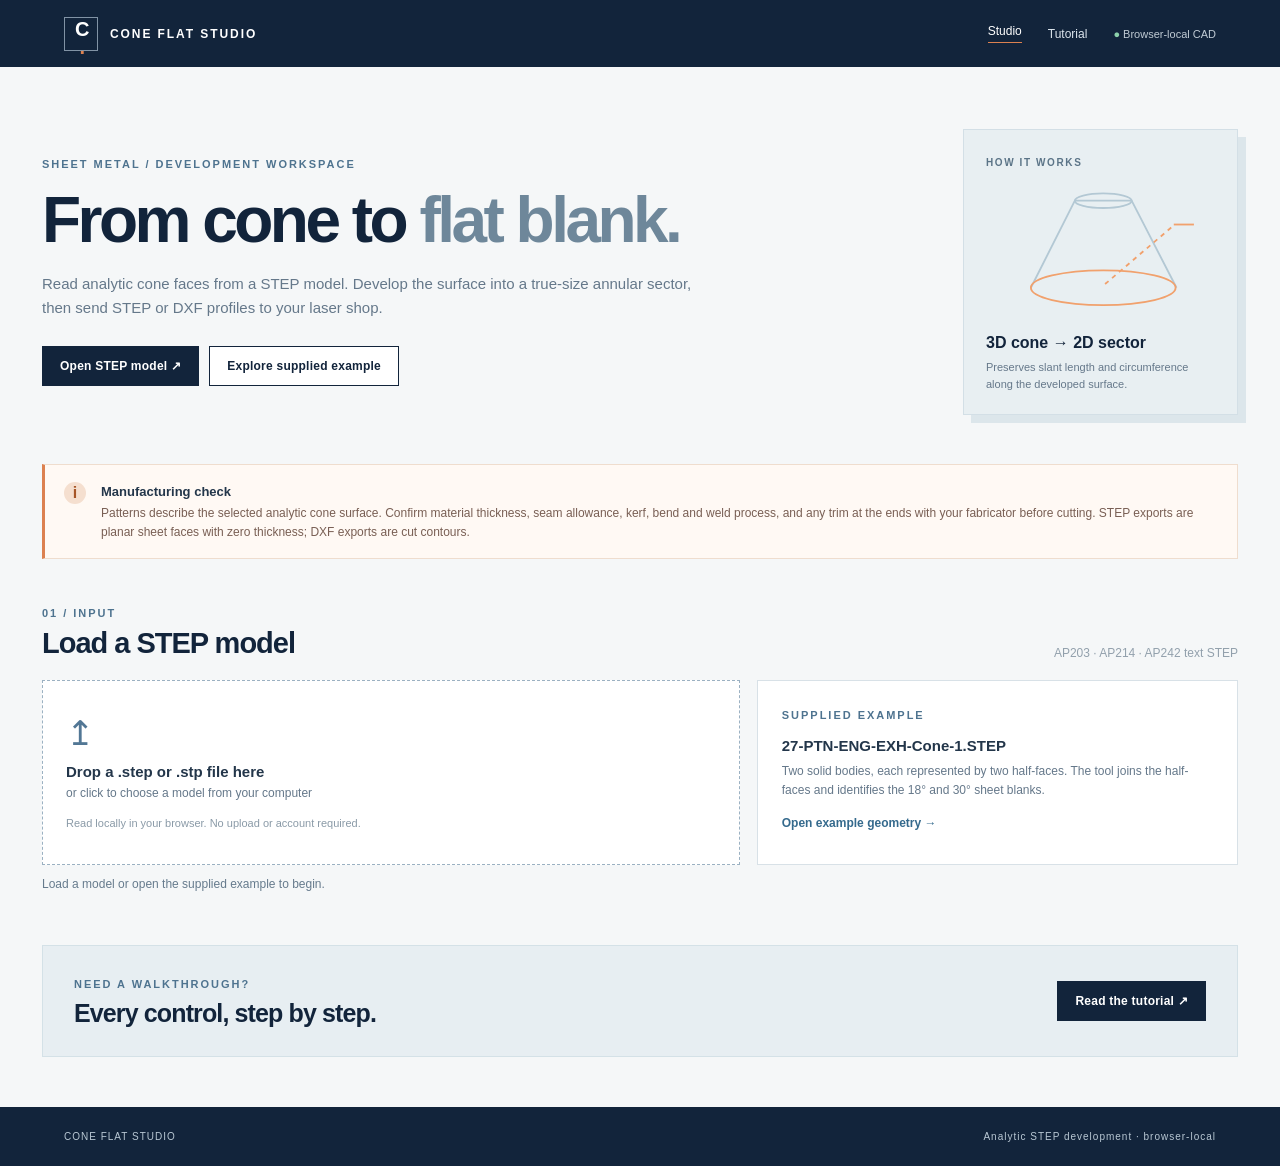
==== index.html @ a2872067 "Publish Cone Flat Studio with STEP and DXF exports" ====
<!doctype html>
<html lang="en">
<head>
  <meta charset="utf-8">
  <meta name="viewport" content="width=device-width,initial-scale=1">
  <meta name="theme-color" content="#12243b">
  <meta name="description" content="Turn analytic STEP exhaust cone faces into flat STEP and DXF sheet cutting profiles in your browser.">
  <title>Cone Flat Studio · STEP to laser-cut patterns</title>
  <link rel="stylesheet" href="styles.css">
</head>
<body>
  <header class="topbar">
    <a class="brand" href="index.html"><span class="mark">C<span>·</span></span><span>CONE <b>FLAT</b> STUDIO</span></a>
    <nav aria-label="Main navigation"><a class="active" href="index.html" aria-current="page">Studio</a><a href="tutorial.html">Tutorial</a><span class="privacy">● Browser-local CAD</span></nav>
  </header>
  <main>
    <section class="hero">
      <div><div class="eyebrow">SHEET METAL / DEVELOPMENT WORKSPACE</div><h1>From cone to <em>flat blank.</em></h1><p>Read analytic cone faces from a STEP model. Develop the surface into a true-size annular sector, then send STEP or DXF profiles to your laser shop.</p><div class="hero-actions"><button class="primary" id="open-file">Open STEP model ↗</button><button class="secondary" id="load-example">Explore supplied example</button></div></div>
      <aside class="hero-card"><span>HOW IT WORKS</span><div class="mini-cone" aria-hidden="true"><svg viewBox="0 0 250 170"><path d="M49 124 97 29 159 29 208 124" fill="none" stroke="#b3c8d4" stroke-width="2"/><ellipse cx="128" cy="124" rx="79" ry="19" fill="none" stroke="#f1a16d" stroke-width="2"/><ellipse cx="128" cy="29" rx="31" ry="8" fill="none" stroke="#b3c8d4" stroke-width="2"/><path d="M130 120 206 55" stroke="#f1a16d" stroke-width="2" stroke-dasharray="5 5"/><path d="M205 55h22" stroke="#f1a16d" stroke-width="2"/></svg></div><strong>3D cone → 2D sector</strong><p>Preserves slant length and circumference along the developed surface.</p></aside>
    </section>
    <section class="notice" role="note"><span class="notice-icon">i</span><div><strong>Manufacturing check</strong><p>Patterns describe the selected analytic cone surface. Confirm material thickness, seam allowance, kerf, bend and weld process, and any trim at the ends with your fabricator before cutting. STEP exports are planar sheet faces with zero thickness; DXF exports are cut contours.</p></div></section>
    <section class="workspace-section" aria-labelledby="import-title"><div class="section-head"><div><span class="kicker">01 / INPUT</span><h2 id="import-title">Load a STEP model</h2></div><span class="section-aside">AP203 · AP214 · AP242 text STEP</span></div>
      <div class="upload-grid"><div id="drop-zone" class="drop-zone" tabindex="0" role="button" aria-label="Choose or drop a STEP file"><div class="upload-icon">↥</div><strong>Drop a .step or .stp file here</strong><span>or click to choose a model from your computer</span><small>Read locally in your browser. No upload or account required.</small></div><div class="example-panel"><span class="eyebrow">SUPPLIED EXAMPLE</span><strong>27-PTN-ENG-EXH-Cone-1.STEP</strong><p>Two solid bodies, each represented by two half-faces. The tool joins the half-faces and identifies the 18° and 30° sheet blanks.</p><button class="text-action" id="example-inline">Open example geometry →</button></div></div><input id="file-input" type="file" accept=".step,.stp,.STEP,.STP" hidden><p class="status" id="status" role="status">Load a model or open the supplied example to begin.</p>
    </section>
    <section class="workspace-section" id="results" hidden><div class="section-head"><div><span class="kicker">02 / RESULTS</span><h2>Developed patterns</h2></div><span class="section-aside" id="source-name"></span></div>
      <div class="summary-grid"><div><span>SHEET BLANKS</span><strong id="count-patterns">—</strong></div><div><span>SOLID BODIES</span><strong id="count-bodies">—</strong></div><div><span>CONE FACES READ</span><strong id="count-faces">—</strong></div><div><span>OUTPUT UNITS</span><strong>mm</strong></div></div>
      <div class="content-grid"><section class="list-panel" aria-label="Detected patterns"><div class="panel-head"><strong>Cut profiles</strong><div class="small-actions"><button id="select-all">Select all</button><button id="select-none">Clear</button></div></div><div id="pattern-list" class="pattern-list"></div><div class="list-foot"><span id="selected-count">0 selected</span><label>Display <select id="display-unit"><option value="mm">mm</option><option value="in">inches</option></select></label></div></section>
        <section class="drawing-panel" aria-label="Selected flat pattern"><div class="panel-head"><strong id="preview-title">Pattern preview</strong><span>TRUE GEOMETRY · SCALED TO FIT</span></div><div id="preview" class="preview"></div><div class="dimension-grid" id="dimensions"></div></section></div>
      <details class="analysis-details" id="analysis-details"><summary>STEP analysis notes <span id="note-count"></span></summary><ul id="analysis-notes"></ul></details>
    </section>
    <section class="workspace-section" id="exports" hidden><div class="section-head"><div><span class="kicker">03 / OUTPUT</span><h2>Download cut geometry</h2></div><span class="section-aside">Selected patterns only · 1:1 millimetres</span></div><div class="export-grid"><article><div class="export-icon">◫</div><h3>STEP sheet faces</h3><p>One analytic, planar, zero-thickness sheet face per blank. The ZIP contains a separate STEP file for each selected pattern.</p><button class="primary export" data-kind="step">Download STEP files</button></article><article><div class="export-icon">▱</div><h3>DXF cut profiles</h3><p>One R12 DXF per blank, with exact ARC and LINE entities on the CUT layer. The ZIP keeps the files separate.</p><button class="primary export" data-kind="dxf">Download DXF files</button></article><article><div class="export-icon">≡</div><h3>Dimension report</h3><p>CSV with 3D radii, cone half-angle, slant width, flat radii, sector sweep, and source face IDs.</p><button class="secondary export" data-kind="csv">Download CSV</button></article></div><p class="export-note">Files contain no kerf offset, weld overlap, tabs, or bend compensation. Add those in your manufacturing workflow.</p></section>
    <section class="footer-cta"><div><span class="kicker">NEED A WALKTHROUGH?</span><h2>Every control, step by step.</h2></div><a class="primary" href="tutorial.html">Read the tutorial ↗</a></section>
  </main>
  <footer><span>CONE FLAT STUDIO</span><span>Analytic STEP development · browser-local</span></footer>
  <script type="module" src="app.mjs"></script>
</body>
</html>
---- styles.css ----
:root{--navy:#12243b;--ink:#23364a;--muted:#65788a;--line:#d8e1e7;--paper:#f5f7f8;--blue:#4e738f;--orange:#dc8150;--green:#539b75}*{box-sizing:border-box}html{scroll-behavior:smooth}body{margin:0;background:var(--paper);color:var(--ink);font-family:Inter,"Segoe UI",Arial,sans-serif}button,input,select{font:inherit}button{cursor:pointer}button:disabled{cursor:not-allowed;opacity:.45}a{color:inherit}.topbar{min-height:67px;background:var(--navy);color:#fff;display:flex;justify-content:space-between;align-items:center;padding:12px max(5vw,28px);gap:20px}.brand{display:flex;align-items:center;gap:12px;text-decoration:none;font-size:12px;letter-spacing:.16em;font-weight:600;white-space:nowrap}.brand b{font-weight:800}.mark{display:grid;place-items:center;width:34px;height:34px;border:1px solid #8193a5;font-size:20px;font-weight:800;letter-spacing:-.12em}.mark span{color:var(--orange)}.topbar nav{display:flex;align-items:center;gap:26px}.topbar nav a{text-decoration:none;font-size:12px;color:#dce5ed}.topbar nav a:hover,.topbar nav a.active{color:#fff;border-bottom:1px solid var(--orange);padding-bottom:4px}.privacy{font-size:11px;color:#c0cbd4}.privacy:first-letter{color:#8cd1ab}main{max-width:1300px;margin:auto;padding:0 42px}.hero{display:grid;grid-template-columns:1fr 275px;align-items:center;gap:70px;padding:62px 0 49px}.eyebrow,.kicker{font-size:11px;letter-spacing:.18em;font-weight:800;color:var(--blue)}.hero h1,.tutorial-hero h1{font-size:clamp(42px,5vw,70px);line-height:1.03;letter-spacing:-.055em;color:var(--navy);margin:18px 0}.hero h1 em,.tutorial-hero h1 em{font-style:normal;color:#6e879a}.hero p,.tutorial-hero p{font-size:15px;line-height:1.65;color:var(--muted);max-width:650px}.hero-actions{display:flex;gap:10px;flex-wrap:wrap;margin-top:25px}.primary,.secondary{display:inline-block;text-decoration:none;border:1px solid var(--navy);padding:12px 17px;font-size:12px;font-weight:800;letter-spacing:.02em}.primary{background:var(--navy);color:#fff}.primary:hover{background:#294962}.secondary{background:#fff;color:var(--navy)}.secondary:hover{background:#eaf1f5}.hero-card{padding:22px;background:#e8eff2;border:1px solid #d3dfe6;box-shadow:8px 8px 0 #dce6eb}.hero-card>span{font-size:10px;letter-spacing:.16em;color:#5b7487;font-weight:800}.mini-cone{height:164px;display:grid;place-items:center}.mini-cone svg{width:100%;height:100%}.hero-card strong{display:block;color:var(--navy);font-size:16px}.hero-card p{font-size:11px;margin:7px 0 0;line-height:1.5}.notice{display:flex;gap:15px;padding:17px 19px;border:1px solid #efddce;border-left:3px solid var(--orange);background:#fff9f4;margin-bottom:44px}.notice-icon{width:22px;height:22px;border-radius:50%;background:#f5dfcf;color:#a65526;display:grid;place-items:center;font-weight:800;flex:none}.notice strong{font-size:13px}.notice p{font-size:12px;color:#795f54;line-height:1.55;margin:4px 0 0}.workspace-section{margin-bottom:47px}.section-head{display:flex;align-items:end;justify-content:space-between;gap:20px;margin-bottom:20px}.section-head h2{font-size:29px;letter-spacing:-.035em;color:var(--navy);margin:6px 0 0}.section-aside{color:#92a0ac;font-size:12px;overflow-wrap:anywhere;text-align:right}.upload-grid{display:grid;grid-template-columns:1.45fr 1fr;gap:17px}.drop-zone{background:#fff;border:1px dashed #9bb1c2;min-height:185px;padding:23px;display:flex;flex-direction:column;align-items:flex-start;justify-content:center;outline-offset:3px}.drop-zone:hover,.drop-zone.dragover{background:#f3f8fb;border-color:#4e7894}.upload-icon{font-size:34px;line-height:1;color:#527795;margin-bottom:13px}.drop-zone strong,.example-panel strong{font-size:15px}.drop-zone span{font-size:12px;color:var(--muted);margin-top:6px}.drop-zone small{font-size:11px;color:#8a9aa7;margin-top:17px}.example-panel{border:1px solid var(--line);background:#fff;padding:24px}.example-panel strong{display:block;margin-top:14px}.example-panel p{font-size:12px;color:var(--muted);line-height:1.6;margin:8px 0 12px}.text-action{border:0;background:none;padding:0;color:#356a8d;font-size:12px;font-weight:800}.text-action:hover{text-decoration:underline}.status{font-size:12px;color:#667b8d;min-height:18px;margin:12px 0 0}.status.error{color:#b64c35}.summary-grid{display:grid;grid-template-columns:repeat(4,1fr);background:#fff;border:1px solid var(--line);margin-bottom:17px}.summary-grid>div{padding:18px 21px;border-right:1px solid var(--line)}.summary-grid>div:last-child{border-right:0}.summary-grid span{display:block;font-size:10px;letter-spacing:.14em;font-weight:800;color:#73889b}.summary-grid strong{display:block;margin-top:7px;font-size:26px;color:var(--navy)}.content-grid{display:grid;grid-template-columns:minmax(310px,.88fr) minmax(420px,1.12fr);gap:17px}.list-panel,.drawing-panel{background:#fff;border:1px solid var(--line);min-width:0}.panel-head{min-height:55px;display:flex;justify-content:space-between;align-items:center;gap:8px;padding:15px 19px;border-bottom:1px solid var(--line)}.panel-head strong{font-size:13px;color:var(--navy)}.panel-head span{font-size:9px;letter-spacing:.1em;color:#99a9b5;font-weight:800}.small-actions{display:flex;gap:12px}.small-actions button{border:0;background:none;color:#376d91;font-size:11px;font-weight:700}.pattern-list{min-height:275px}.pattern-row{display:flex;align-items:center;border-bottom:1px solid #e8edf0;padding:0 12px}.pattern-row.active{background:#f4f8fa;box-shadow:inset 3px 0 var(--orange)}.pattern-row input{accent-color:var(--navy);width:16px;height:16px}.pattern-open{flex:1;display:flex;align-items:center;gap:11px;border:0;text-align:left;background:none;padding:17px 7px;min-width:0}.pattern-tag{font-size:10px;letter-spacing:.04em;color:#2f6488;background:#e5eff4;padding:6px 7px;font-weight:800}.pattern-open strong{display:block;font-size:13px;color:var(--navy)}.pattern-open small{display:block;font-size:11px;color:#73869a;margin-top:5px;line-height:1.4}.row-arrow{margin-left:auto;color:#95a7b5}.list-foot{display:flex;justify-content:space-between;align-items:center;padding:13px 18px;font-size:11px;color:#6e8395}.list-foot select{border:1px solid var(--line);background:white;color:var(--navy);padding:5px;margin-left:6px}.preview{height:355px;background:#fbfcfc;display:grid;place-items:center;overflow:hidden}.preview svg{width:100%;height:100%}.svg-label{font-size:7px;fill:#6d8799;font-weight:800;letter-spacing:.08em}.dimension-grid{display:grid;grid-template-columns:repeat(4,1fr);border-top:1px solid var(--line)}.dimension-grid>div{padding:13px;border-right:1px solid var(--line);border-bottom:1px solid var(--line);min-width:0}.dimension-grid>div:nth-child(4n){border-right:0}.dimension-grid span{display:block;font-size:10px;color:#8193a2;line-height:1.3}.dimension-grid strong{display:block;color:var(--navy);font-size:12px;margin-top:5px;overflow-wrap:anywhere}.analysis-details{border:1px solid var(--line);background:#fff;margin-top:15px;font-size:12px;color:#607587}.analysis-details summary{cursor:pointer;padding:13px 18px;font-weight:800;color:#46657d}.analysis-details summary span{font-weight:400}.analysis-details ul{margin:0;padding:0 23px 17px 38px;line-height:1.6}.export-grid{display:grid;grid-template-columns:repeat(3,1fr);gap:16px}.export-grid article{border:1px solid var(--line);background:#fff;min-height:226px;padding:23px;display:flex;flex-direction:column;align-items:flex-start}.export-icon{font-size:28px;color:#5a7a94;height:37px}.export-grid h3{font-size:15px;margin:10px 0 6px}.export-grid p{font-size:11px;line-height:1.6;color:var(--muted);margin:0 0 18px}.export-grid button{margin-top:auto}.export-note{font-size:11px;color:#8998a4;margin-top:15px}.footer-cta{background:#e7eef2;border:1px solid #d4e1e7;padding:28px 31px;display:flex;justify-content:space-between;align-items:center;gap:18px;margin:50px 0}.footer-cta h2{font-size:25px;letter-spacing:-.035em;margin:7px 0 0;color:var(--navy)}footer{background:var(--navy);color:#b9c8d4;display:flex;justify-content:space-between;padding:24px max(5vw,28px);font-size:10px;letter-spacing:.1em}
/* Tutorial */
.tutorial-hero{display:grid;grid-template-columns:1fr 290px;gap:45px;align-items:center;padding:65px 0 50px}.tutorial-callout{padding:22px;background:#e8eff2;border:1px solid #d6e1e6;box-shadow:7px 7px 0 #dce6eb}.tutorial-callout strong{display:block;font-size:14px;color:var(--navy)}.tutorial-callout span{display:block;margin-top:9px;color:#647b8b;font-size:12px;line-height:1.6}.tutorial-section{margin:0 0 48px}.tutorial-section h2{font-size:30px;letter-spacing:-.035em;color:var(--navy);margin:7px 0 0}.tutorial-steps{display:grid;grid-template-columns:repeat(3,1fr);gap:15px}.tutorial-steps article,.tutorial-card{border:1px solid var(--line);background:#fff;padding:23px}.step-number{display:grid;place-items:center;width:28px;height:28px;background:#e7eff4;color:#3e6d8d;font-size:12px}.tutorial-steps h3{font-size:15px;margin:17px 0 7px}.tutorial-steps p,.tutorial-card p,.tutorial-section>p{font-size:12px;color:var(--muted);line-height:1.65}.tutorial-card-grid{display:grid;grid-template-columns:repeat(2,1fr);gap:15px}.tutorial-card h3{font-size:16px;color:var(--navy);margin:0 0 8px}.tutorial-card p{margin:0}.tutorial-card code,.tutorial-section code{background:#e9eef1;padding:1px 4px;border-radius:2px}.tutorial-diagram{background:#fff;border:1px solid var(--line);padding:22px;display:flex;gap:35px;align-items:center}.tutorial-diagram svg{width:min(340px,45%);height:190px}.tutorial-diagram p{font-size:13px;color:var(--muted);line-height:1.65}.tutorial-diagram strong{color:var(--navy)}.feature-table{background:#fff;border:1px solid var(--line);width:100%;border-collapse:collapse;font-size:12px}.feature-table th{text-align:left;background:#edf2f4;color:#5a7588;font-size:10px;letter-spacing:.1em;padding:13px 16px}.feature-table td{vertical-align:top;border-top:1px solid #e4eaee;padding:13px 16px;line-height:1.55;color:#64798a}.feature-table td:first-child{width:25%;font-weight:800;color:var(--navy)}.caution{border-left:3px solid var(--orange);background:#fff9f4;padding:17px 20px;color:#775d50!important}.tutorial-footer{margin:50px 0;background:#e7eef2;border:1px solid #d4e1e7;padding:28px 31px;display:flex;justify-content:space-between;align-items:center;gap:20px}.tutorial-footer h2{margin:0;font-size:25px;letter-spacing:-.03em;color:var(--navy)}
@media(max-width:930px){main{padding:0 25px}.hero{gap:35px}.content-grid{grid-template-columns:1fr}.preview{height:400px}.dimension-grid{grid-template-columns:repeat(4,1fr)}}@media(max-width:680px){.topbar{padding:12px 18px}.topbar nav{gap:14px}.privacy{display:none}.brand{font-size:10px}.hero,.tutorial-hero{display:block;padding:45px 0 36px}.hero-card,.tutorial-callout{margin-top:28px}.upload-grid,.export-grid,.tutorial-steps,.tutorial-card-grid{grid-template-columns:1fr}.summary-grid{grid-template-columns:repeat(2,1fr)}.summary-grid>div:nth-child(2){border-right:0}.summary-grid>div:nth-child(-n+2){border-bottom:1px solid var(--line)}.section-aside{display:none}.dimension-grid{grid-template-columns:repeat(2,1fr)}.dimension-grid>div:nth-child(2n){border-right:0}.preview{height:310px}.footer-cta,.tutorial-footer{display:block}.footer-cta .primary,.tutorial-footer .primary{margin-top:18px}.tutorial-diagram{display:block}.tutorial-diagram svg{width:100%}.feature-table td:first-child{width:35%}footer{display:block}footer span{display:block;margin:4px 0}}
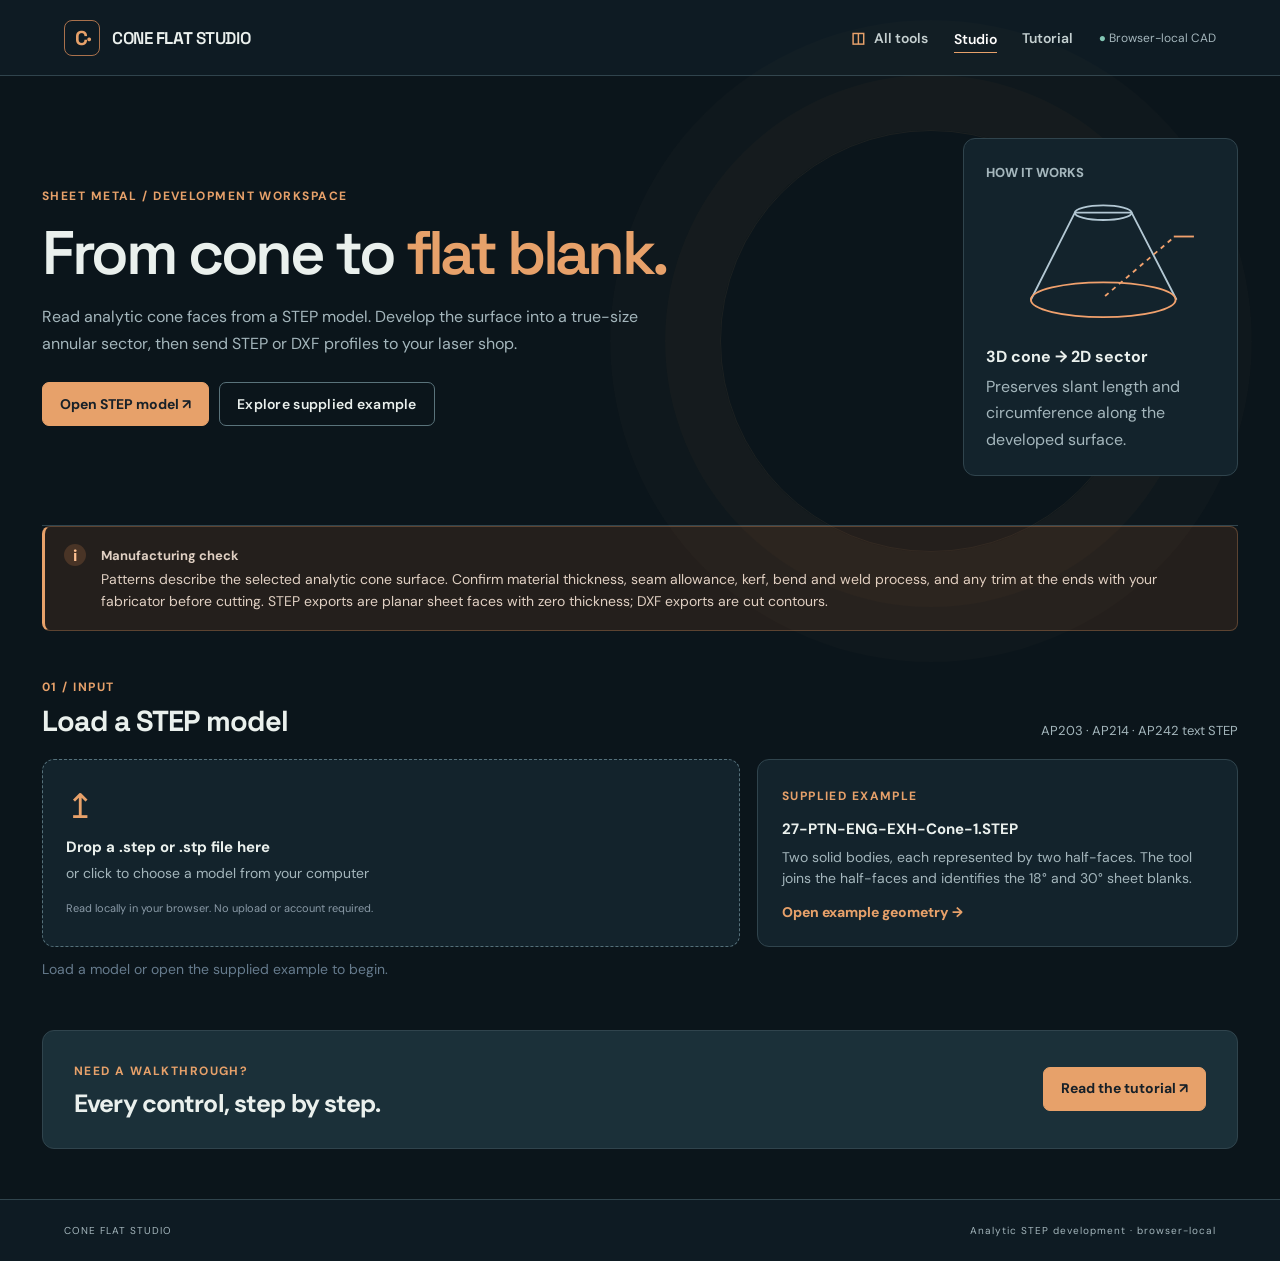
==== commit f03f1ef9: "Unify dark design across FSAE tools" ====
--- a/index.html
+++ b/index.html
@@ -3,15 +3,16 @@
 <head>
   <meta charset="utf-8">
   <meta name="viewport" content="width=device-width,initial-scale=1">
-  <meta name="theme-color" content="#12243b">
+  <meta name="theme-color" content="#0b151b">
   <meta name="description" content="Turn analytic STEP exhaust cone faces into flat STEP and DXF sheet cutting profiles in your browser.">
   <title>Cone Flat Studio · STEP to laser-cut patterns</title>
   <link rel="stylesheet" href="styles.css">
+  <link rel="stylesheet" href="studio-theme.css">
 </head>
 <body>
   <header class="topbar">
     <a class="brand" href="index.html"><span class="mark">C<span>·</span></span><span>CONE <b>FLAT</b> STUDIO</span></a>
-    <nav aria-label="Main navigation"><a class="active" href="index.html" aria-current="page">Studio</a><a href="tutorial.html">Tutorial</a><span class="privacy">● Browser-local CAD</span></nav>
+    <nav aria-label="Main navigation"><a class="studio-home" href="https://sida0.github.io/frame-order-studio/tools.html">All tools</a><a class="active" href="index.html" aria-current="page">Studio</a><a href="tutorial.html">Tutorial</a><span class="privacy">● Browser-local CAD</span></nav>
   </header>
   <main>
     <section class="hero">
--- a/studio-theme.css
+++ b/studio-theme.css
@@ -0,0 +1,191 @@
+@import url('https://fonts.googleapis.com/css2?family=DM+Sans:wght@400;500;600;700&family=Space+Grotesk:wght@400;500;600;700&display=swap');
+
+/* Shared visual language for the FSAE tools. App geometry and behavior stay in each tool. */
+:root {
+  color-scheme: dark;
+  --navy: #0b151b;
+  --bg: #0b151b;
+  --paper: #0b151b;
+  --ground: #0b151b;
+  --dark: #0b151b;
+  --panel: #13232c;
+  --panel2: #192d37;
+  --ink: #eaf0ed;
+  --muted: #a4b6bc;
+  --line: #30444d;
+  --blue: #8eafb9;
+  --orange: #e7a16a;
+  --burnt: #d88751;
+  --burnt-dark: #b86d3d;
+  --green: #83c6b4;
+  --studio-input: #101e26;
+  --studio-raised: #152630;
+  --studio-white: #f4f5ef;
+}
+html { scroll-behavior: smooth; }
+body { background: var(--bg); color: var(--ink); font-family: 'DM Sans', 'Segoe UI', sans-serif; font-size: 16px; }
+button, input, select, textarea { font: inherit; }
+button, a, label[for], summary { -webkit-tap-highlight-color: transparent; }
+:where(button, a, input, select, textarea, [tabindex]):focus-visible { outline: 2px solid var(--orange); outline-offset: 3px; }
+::selection { background: #e7a16a; color: #0b151b; }
+a { color: var(--orange); }
+a:hover { color: #ffd0a9; }
+
+/* Navigation and title pages */
+.topbar, .site-header { min-height: 76px; height: auto; background: #0e1b23; border-bottom: 1px solid var(--line); color: var(--ink); padding-top: 12px; padding-bottom: 12px; }
+.topbar { gap: 20px; }
+.topbar .brand, .site-header .brand { font-family: 'Space Grotesk', sans-serif; letter-spacing: -.025em; font-size: 17px; font-weight: 600; color: var(--ink); text-decoration: none; }
+.topbar .brand b { font-weight: 700; }
+.topbar .brand .mark, .topbar .brand-icon, .site-header .brand-mark { flex: none; width: 36px; height: 36px; display: flex; align-items: center; justify-content: center; border: 1px solid #a9714c; border-radius: 8px; color: var(--orange); font-family: 'Space Grotesk', sans-serif; font-size: 20px; letter-spacing: -.08em; transform: none; padding: 0; }
+.site-header .brand-mark span { align-self: auto; margin: 0; font-size: 14px; }
+.topbar .brand .mark span { color: var(--orange); }
+.site-header .brand strong { letter-spacing: -.01em; font-family: 'Space Grotesk', sans-serif; font-size: 17px; }
+.site-header .brand small { color: var(--muted); letter-spacing: .06em; font-size: 11px; }
+.topbar nav, .topright, .top-right, .header-actions { display: flex; align-items: center; flex-wrap: wrap; gap: clamp(12px, 2vw, 28px); }
+.topbar nav a, .topbar .nav-link, .site-header .header-actions a, .studio-home { color: #c4d0d1; text-decoration: none; font-size: 14px; font-weight: 600; letter-spacing: 0; border: 0; padding: 8px 0; transition: color .2s ease; }
+.topbar nav a:hover, .topbar nav a.active, .topbar nav a[aria-current], .site-header .header-actions a:hover, .studio-home:hover { color: #fff; border-color: var(--orange); }
+.studio-home { white-space: nowrap; }
+.studio-home::before { content: '◫'; color: var(--orange); margin-right: 9px; font-size: 15px; }
+.topbar .privacy, .status-dot { color: var(--muted); font-size: 12px; letter-spacing: 0; }
+.privacy:first-letter { color: var(--green); }
+.topbar .text-button, .update-button { color: var(--ink); font-size: 14px; font-weight: 600; }
+.topbar .text-button:hover { color: var(--orange); }
+main { max-width: 1380px; }
+.hero, .tutorial-hero { position: relative; isolation: isolate; min-height: 350px; border-bottom: 1px solid var(--line); }
+.hero::before, .tutorial-hero::before { content: ''; position: absolute; z-index: -1; right: 8%; top: 12%; width: min(34vw, 420px); aspect-ratio: 1; border: 1px solid #e7a16a14; border-radius: 50%; box-shadow: 0 0 0 55px #e7a16a06, 0 0 0 110px #e7a16a04; pointer-events: none; }
+.hero h1, .tutorial-hero h1 { color: var(--ink); font-family: 'Space Grotesk', sans-serif; font-size: clamp(42px, 4.8vw, 70px); line-height: 1.04; letter-spacing: -.055em; font-weight: 600; }
+.hero h1 em, .tutorial-hero h1 em, .hero h1 span { color: var(--orange); font-style: normal; }
+.hero p, .tutorial-hero p, .hero-copy { color: var(--muted); font-size: 16px; line-height: 1.65; }
+.eyebrow, .kicker, .card-kicker, .toolbar-kicker { color: var(--orange); font-size: 12px; letter-spacing: .12em; font-weight: 700; }
+.section-head h2, .tutorial-section h2, .panel-heading h2, .result-header h2, .visualization h2 { color: var(--ink); font-family: 'Space Grotesk', sans-serif; letter-spacing: -.035em; }
+.section-aside { color: var(--muted); font-size: 13px; }
+.hero-card, .target-card, .tutorial-callout { background: #172934; border: 1px solid #3a5058; box-shadow: none; border-radius: 14px; }
+.hero-card strong, .target-card strong, .tutorial-callout strong { color: var(--ink); }
+.hero-card span, .hero-card small, .target-card span, .tutorial-callout span { color: var(--muted); }
+.hero-rule { background: var(--line); }
+.notice, .caution, .tutorial-notice { background: #241f1c; border: 1px solid #5c4331; border-left: 3px solid var(--orange); border-radius: 8px; color: var(--ink); }
+.notice p, .caution, .notice strong { color: #e0d0c3; }
+.notice p { font-size: 14px; line-height: 1.55; }
+.notice-icon { background: #493426; color: #ffc293; }
+
+/* Shared work surfaces */
+.upload-card, .explain-card, .drop-zone, .example-panel, .source-panel, .control-panel,
+.form-panel, .preview-panel, .chart-panel, .result-card, .export-grid article,
+.list-panel, .drawing-panel, .tutorial-steps article, .tutorial-card, .tutorial-diagram,
+.viewer-panel, .example-facts, .panel, .target-card, .hero-card, .tutorial-callout,
+.summary-grid, .readouts, .table-wrap, .table-scroll, .equations, .analysis-details,
+.footer-cta, .tutorial-footer, .workflow-tabs, .assembly-pane, .trade-detail, .trade-chart-wrap {
+  background: var(--panel); border-color: var(--line); box-shadow: none; border-radius: 12px;
+}
+.upload-card, .drop-zone, .drop { border-style: dashed; border-color: #55707a; }
+.upload-card:hover, .drop-zone:hover, .drop-zone.dragover, .drop:hover { background: #1c333d; border-color: var(--orange); transform: translateY(-2px); }
+.upload-card, .drop-zone, .drop, .export-grid article, .result-card { transition: background .2s ease, border-color .2s ease, transform .2s ease; }
+.export-grid article:hover { border-color: #59707a; transform: translateY(-2px); }
+.hero-card, .target-card { transform: none; }
+.summary-grid > div, .readouts > div, .dimension-grid > div, .evidence-grid > div { border-color: var(--line); }
+.summary-grid strong, .readouts strong, .dimension-grid strong, .evidence-grid b { color: var(--ink); font-family: 'Space Grotesk', sans-serif; }
+.summary-grid span, .readouts span, .dimension-grid span, .detail-label, .evidence-grid span { color: var(--muted); }
+.upload-card small, .explain-card small, .drop-zone span, .example-panel p, .status { font-size: 14px; line-height: 1.5; }
+.card-action, .hero-card small, .hero-card span { font-size: 13px; letter-spacing: 0; }
+.card-action, .upload-icon, .card-icon, .export-icon { color: var(--orange); }
+.primary, .update-button, .button-link.primary { background: var(--orange); color: #172028; border: 1px solid var(--orange); border-radius: 7px; font-size: 14px; font-weight: 700; letter-spacing: 0; min-height: 44px; padding: 11px 17px; box-shadow: none; transition: background .2s ease, transform .2s ease; }
+.primary:hover, .update-button:hover, .button-link.primary:hover { background: #ffc293; color: #172028; transform: translateY(-2px); }
+.primary:active, .update-button:active { transform: translateY(0); }
+.secondary, .button-link.secondary { background: transparent; color: var(--ink); border: 1px solid #5a737b; border-radius: 7px; font-size: 14px; font-weight: 600; min-height: 44px; padding: 11px 17px; }
+.secondary:hover, .button-link.secondary:hover { background: #223943; color: #fff; }
+.text-action, .inline-button, .inline-action, td button, .small-actions button { color: var(--orange); font-size: 14px; }
+button:disabled { opacity: .45; transform: none !important; }
+input:not([type=checkbox]):not([type=radio]):not([type=range]):not([type=file]), select, textarea, #repo-url, .sidebar-search input { background: var(--studio-input); color: var(--ink); border: 1px solid #4a626b; border-radius: 6px; }
+input::placeholder, textarea::placeholder { color: #849ba3; }
+input[type=checkbox], input[type=radio], input[type=range] { accent-color: var(--orange); }
+label, .field-grid label, .bend-fields label { color: #d4dfe0; }
+.field-grid label, .bend-fields label, .source-panel label, .control-panel label { font-size: 14px; }
+.field-grid label span, .bend-fields label span { color: var(--muted); }
+th, .feature-table th, .document th { background: #1c3039; color: #c1d0d3; border-color: var(--line); font-size: 12px; }
+td, .feature-table td, .document td { color: var(--ink); border-color: var(--line); font-size: 13px; }
+tbody tr:hover, tbody tr.selected { background: #1d333d; }
+.pill, .pattern-tag, .chip { background: #213641; color: #c9dadd; border-color: var(--line); }
+.pill.ready, .pill.high { background: #1c3933; color: #a9e2ca; }
+.pill.review { background: #453124; color: #ffc293; }
+.chip.active { background: #704a30; color: #fff; border-color: var(--orange); }
+.table-wrap, .table-scroll { overflow: auto; }
+.small-note, .under-table, .export-note, .footnote, .preview-note, .confidence-note { color: var(--muted); font-size: 13px; line-height: 1.55; }
+.export-grid p, .tutorial-card p, .tutorial-steps p, .tutorial-section > p { color: var(--muted); font-size: 14px; line-height: 1.6; }
+.drawing-preview, .preview, .cad-viewer, .preview-canvas-wrap { background: #0c1b23; border-color: var(--line); }
+.drawing-preview svg, .preview svg { background: var(--studio-white); }
+.footer-cta, .tutorial-footer { background: #1b3039; }
+.footer-cta h2, .tutorial-footer h2 { color: var(--ink); }
+footer { background: #0e1b23; color: var(--muted); border-top: 1px solid var(--line); }
+
+/* Piecut's native dark UI keeps its geometry-specific controls. */
+.workflow-tabs { border: 1px solid var(--line); }
+.workflow-tabs button.active { background: var(--orange); color: #15222a; }
+.panel, .result-card, .analysis, .solver-panel { border-color: var(--line); }
+.drop { background: #13232c; }
+.tutorial-figure { border-color: var(--line); border-radius: 10px; overflow: hidden; }
+
+/* Rules reader: dark reading surface with a clear document hierarchy. */
+.rules-reader { background: var(--bg); }
+.rules-reader .topline { height: 0; }
+.rules-reader .site-header { background: #0e1b23; }
+.rules-reader .notice { border-radius: 0; margin: 0; background: #241f1c; border-left: 0; border-right: 0; }
+.rules-reader .layout { min-height: calc(100vh - 76px); }
+.rules-reader .sidebar, .rules-reader .right-rail { background: #101e26; border-color: var(--line); }
+.rules-reader .main-column, .rules-reader .document { background: #12212a; color: var(--ink); }
+.rules-reader .hero { background: #152732; min-height: 300px; border-bottom: 1px solid var(--line); }
+.rules-reader .hero::after { opacity: .35; }
+.rules-reader .hero h1, .rules-reader .document h1 { font-family: 'Space Grotesk', sans-serif; }
+.rules-reader .hero h1 em { color: var(--orange); }
+.rules-reader .content-toolbar, .rules-reader .mobile-nav, .rules-reader .site-footer { background: #172934; border-color: var(--line); }
+.rules-reader .document h1, .rules-reader .document h2, .rules-reader .document h3, .rules-reader .document h4, .rules-reader .document strong, .rules-reader .content-toolbar strong { color: var(--ink); }
+.rules-reader .document a, .rules-reader .notice a { color: #ffc293; }
+.rules-reader .document blockquote, .rules-reader .search-summary { background: #293028; color: #e1d4c2; border-color: var(--orange); }
+.rules-reader .document code, .rules-reader .document th, .rules-reader .document pre { background: #1b3039; color: #e3eceb; }
+.rules-reader .document td { color: #d5e0df; }
+.rules-reader .document img { background: #f4f5ef; }
+.rules-reader .section-link, .rules-reader .right-rail a, .rules-reader .source-link, .rules-reader .toolbar-actions a, .rules-reader .toolbar-actions button { color: #b8c9ca; }
+.rules-reader .section-link:hover, .rules-reader .section-link.active { background: #283b3c; color: #ffd0a9; }
+.rules-reader .section-link .code, .rules-reader .sidebar-foot, .rules-reader .rail-note, .rules-reader .rail-title, .rules-reader .nav-group, .rules-reader .filter-label, .rules-reader .sidebar-search label, .rules-reader .sort-row label { color: var(--muted); }
+.rules-reader .class-tabs { background: #1c3039; }
+.rules-reader .class-tabs button { color: var(--muted); }
+.rules-reader .class-tabs button[aria-pressed=true] { background: #65462f; color: #fff; box-shadow: none; }
+.rules-reader .sort-row select { background-color: transparent; color: var(--ink); }
+.rules-reader dialog, .rules-reader #quick-panel { background: #172934; color: var(--ink); border: 1px solid var(--line); }
+.rules-reader dialog p, .rules-reader dialog label { color: var(--muted); }
+.rules-reader .right-rail a { border-color: var(--line); }
+.rules-reader .right-rail a:hover { border-color: var(--orange); color: var(--orange); }
+.rules-reader .rule-ref { color: #ffc293; }
+.rules-reader .rule-ref:hover, .rules-reader .rule-ref:focus-visible { background: #543826; color: #fff; }
+.rules-reader .quick-header, .rules-reader .quick-actions { background: #1b3039; color: var(--ink); }
+.rules-reader .quick-context { color: var(--orange); }
+.rules-reader .quick-body.document li.selected-subpart { background: #4c392b; box-shadow: 0 0 0 5px #4c392b; }
+.rules-reader .dialog-top h2 { color: var(--ink); font-family: 'Space Grotesk', sans-serif; }
+
+@media (max-width: 760px) {
+  .topbar, .site-header { padding: 12px 18px; }
+  .topbar .brand, .site-header .brand strong { font-size: 15px; }
+  .topbar nav, .topright, .top-right, .header-actions { gap: 12px; }
+  .topbar nav a, .topbar .nav-link, .studio-home { font-size: 13px; }
+  .topbar .privacy, .status-dot { display: none; }
+  main { padding-left: 18px; padding-right: 18px; }
+  .hero, .tutorial-hero { min-height: 0; }
+  .hero::before, .tutorial-hero::before { display: none; }
+  .hero h1, .tutorial-hero h1 { font-size: clamp(38px, 9vw, 56px); }
+  .hero p, .tutorial-hero p { font-size: 15px; }
+  .head-actions, .form-actions { justify-content: flex-start; }
+  .rules-reader .mobile-nav { background: #172934; }
+  .rules-reader .mobile-nav button { background: #1c3039; color: var(--ink); border-color: var(--line); }
+}
+@media (max-width: 420px) {
+  .topbar .brand .mark, .topbar .brand-icon { width: 30px; height: 30px; }
+  .topbar .brand { gap: 7px; }
+  .topbar .brand, .site-header .brand strong { font-size: 13px; }
+  .topbar .text-button { display: none; }
+  .studio-home::before { display: none; }
+  .workflow-tabs { display: grid; grid-template-columns: 1fr; overflow: visible; }
+  .workflow-tabs button { width: 100%; text-align: left; border-right: 0; border-bottom: 1px solid var(--line); }
+}
+@media (prefers-reduced-motion: reduce) {
+  html { scroll-behavior: auto; }
+  .upload-card, .drop-zone, .drop, .export-grid article, .primary { transition: none; }
+}
